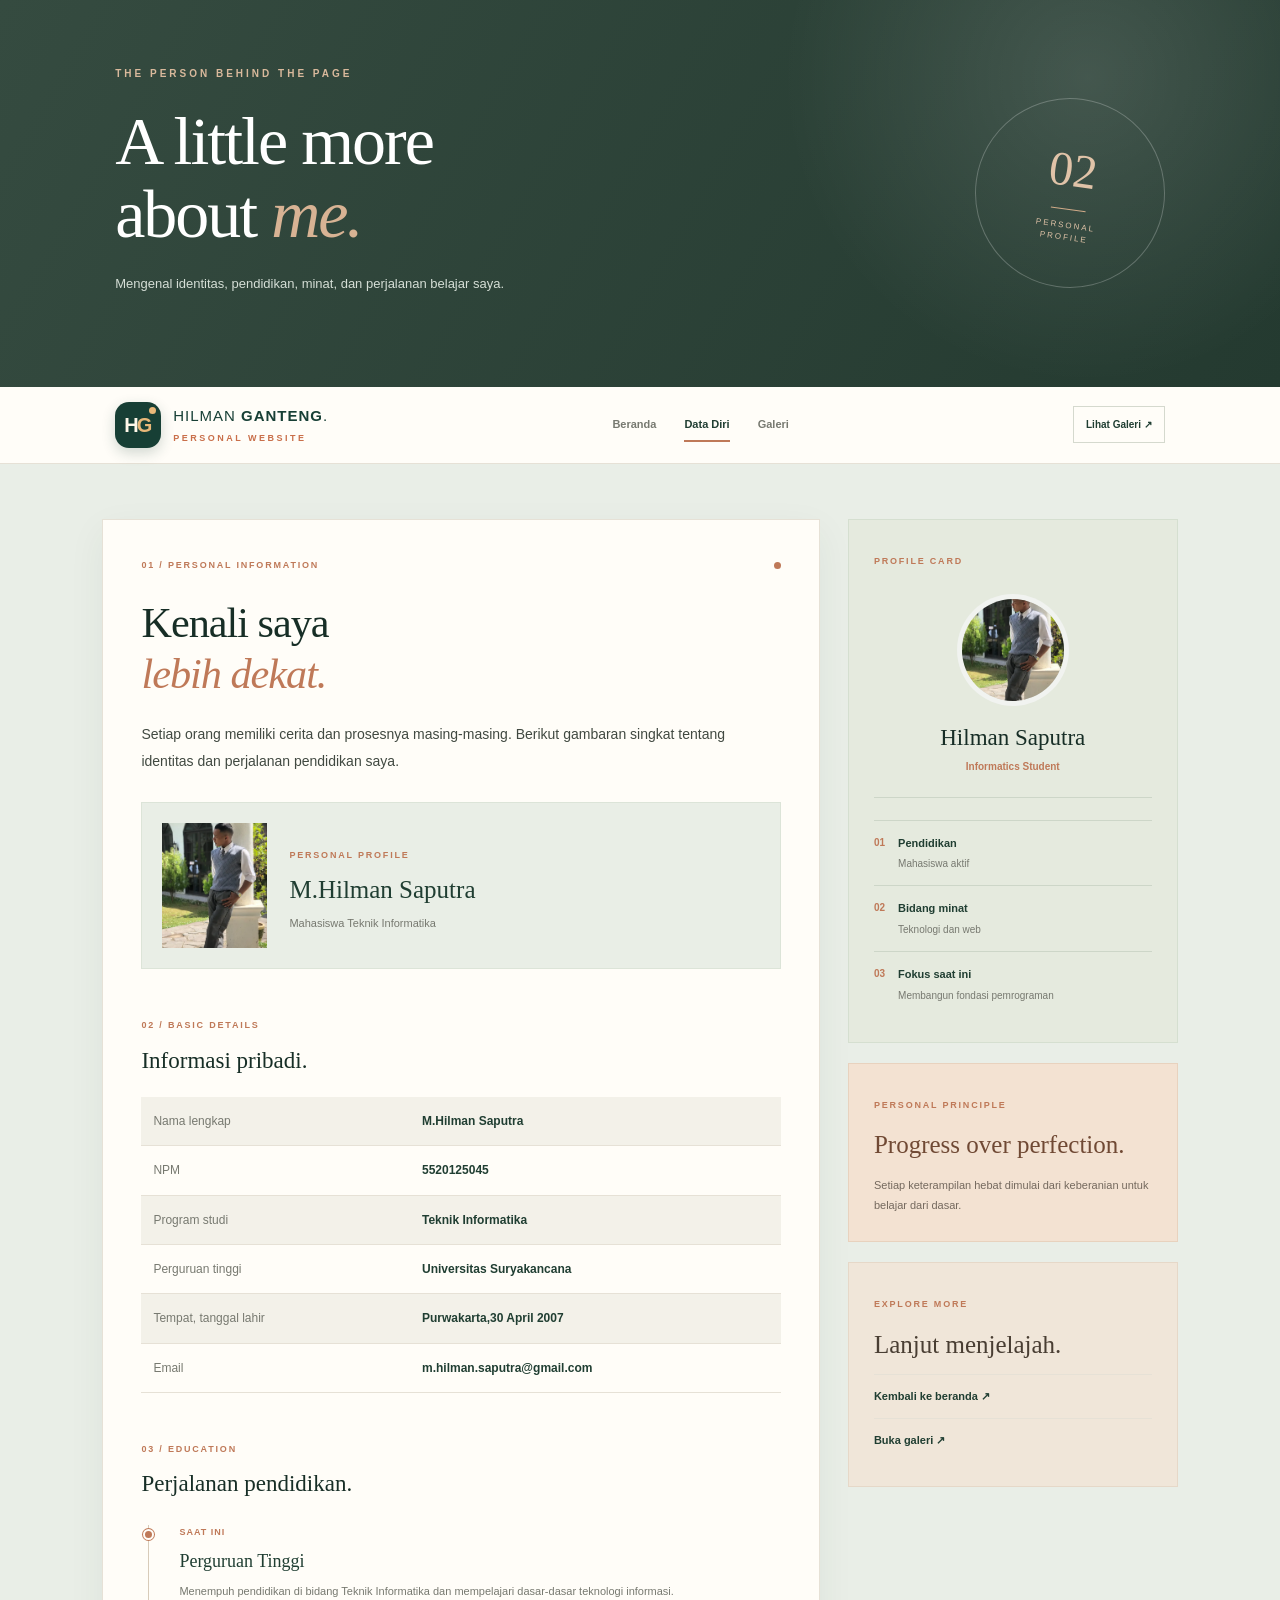
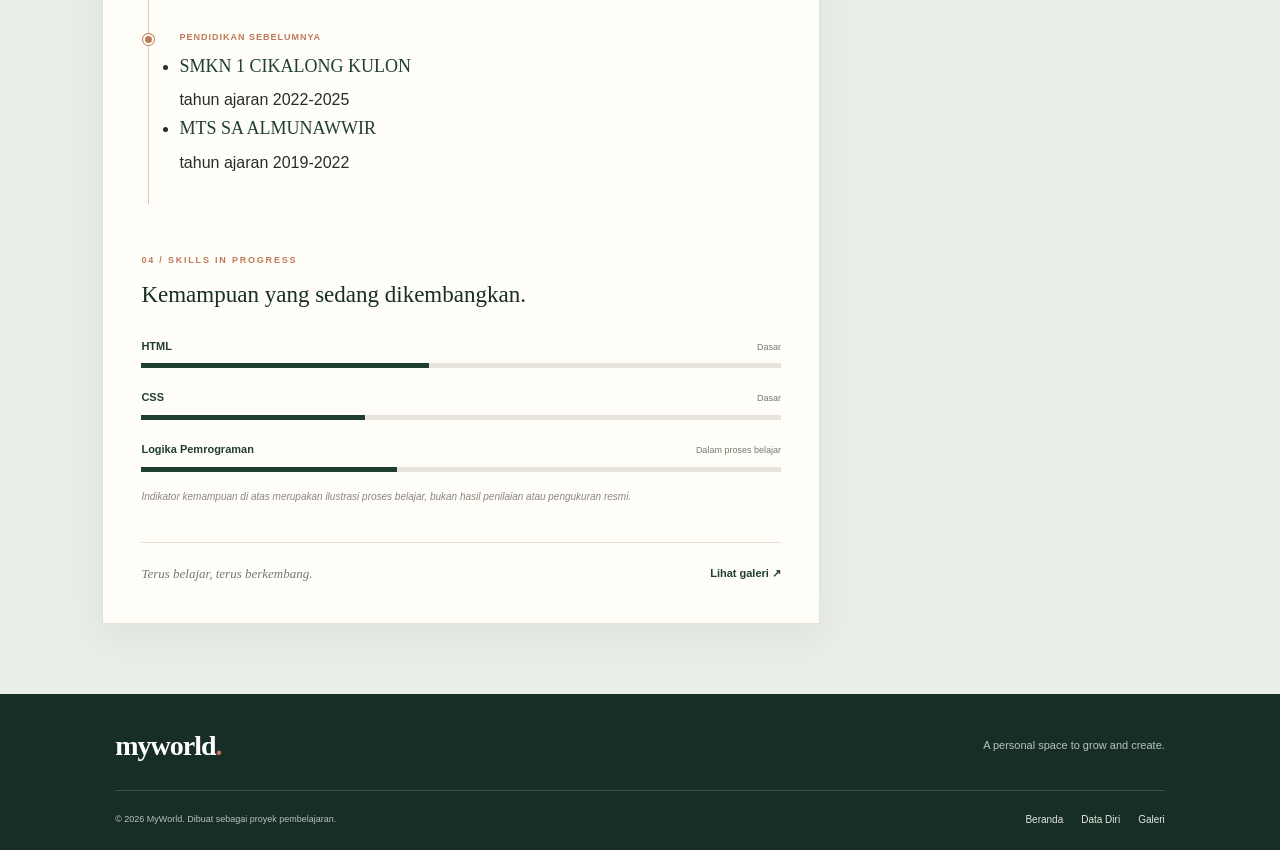
==== datadiri.html @ 841decf7 "tugas3pwd" ====
<!DOCTYPE html>
<html lang="id">
<head>
    <meta charset="UTF-8">
    <meta name="viewport" content="width=device-width, initial-scale=1.0">
    <meta name="description" content="Profil pribadi dan perjalanan pendidikan di MyWorld.">
    <title>Data Diri — MyWorld</title>
    <link rel="stylesheet" href="style.css">
</head>
<body class="profile-page">

    <!-- 1. HEADER -->
    <header class="site-header page-header">
        <div class="header-content">
            <p class="eyebrow">THE PERSON BEHIND THE PAGE</p>
            <h1>A little more<br>about <em>me.</em></h1>
            <p class="header-description">
                Mengenal identitas, pendidikan, minat, dan perjalanan belajar saya.
            </p>
        </div>

        <div class="header-mark" aria-hidden="true">
            <span>02</span>
            <div class="mark-line"></div>
            <small>PERSONAL<br>PROFILE</small>
        </div>
    </header>

    <!-- 2. NAVBAR -->
<nav class="navbar" aria-label="Navigasi utama">
    <a href="index.html" class="logo-brand" aria-label="Hilman Ganteng - Beranda">
        <span class="logo-icon">
            <span class="logo-initial">H</span>
            <span class="logo-initial logo-g">G</span>
            <span class="logo-dot"></span>
        </span>

        <span class="logo-text">
            <span class="logo-name">HILMAN <strong>GANTENG</strong><span class="logo-accent">.</span></span>
            <span class="logo-tagline">PERSONAL WEBSITE</span>
        </span>
    </a>

    <div class="nav-menu">
        <a href="index.html" class="nav-link">Beranda</a>
        <a href="datadiri.html" class="nav-link active" aria-current="page">Data Diri</a>
        <a href="galeri.html" class="nav-link">Galeri</a>
    </div>

    <a href="galeri.html" class="nav-cta">Lihat Galeri ↗</a>
</nav>

    <!-- 3. SECTION: ARTICLE + ASIDE -->
    <section class="content-layout" aria-label="Informasi data diri">

        <article class="article-card">
            <div class="section-heading">
                <span class="number-label">01 / PERSONAL INFORMATION</span>
                <span class="tiny-dot"></span>
            </div>

            <h2>Kenali saya<br><span>lebih dekat.</span></h2>

            <p class="lead">
                Setiap orang memiliki cerita dan prosesnya masing-masing.
                Berikut gambaran singkat tentang identitas dan perjalanan
                pendidikan saya.
            </p>

            <div class="profile-cover">
                <img src="hilman.png" alt="Foto profil Hilman Saputra">
                <div>
                    <span class="number-label">PERSONAL PROFILE</span>
                    <h3> M.Hilman Saputra</h3>
                    <p>Mahasiswa Teknik Informatika</p>
                </div>
            </div>

            <div class="subsection-heading">
                <span class="number-label">02 / BASIC DETAILS</span>
                <h3>Informasi pribadi.</h3>
            </div>

            <div class="table-wrapper">
                <table class="profile-table">
                    <tbody>
                        <tr>
                            <th scope="row">Nama lengkap</th>
                            <td>M.Hilman Saputra</td>
                        </tr>
                        <tr>
                            <th scope="row">NPM</th>
                            <td>5520125045</td>
                        </tr>
                        <tr>
                            <th scope="row">Program studi</th>
                            <td>Teknik Informatika</td>
                        </tr>
                        <tr>
                            <th scope="row">Perguruan tinggi</th>
                            <td>Universitas Suryakancana</td>
                        </tr>
                        <tr>
                            <th scope="row">Tempat, tanggal lahir</th>
                            <td>Purwakarta,30 April 2007</td>
                        </tr>
                        <tr>
                            <th scope="row">Email</th>
                            <td>m.hilman.saputra@gmail.com</td>
                        </tr>
                    </tbody>
                </table>
            </div>

            <div class="subsection-heading">
                <span class="number-label">03 / EDUCATION</span>
                <h3>Perjalanan pendidikan.</h3>
            </div>

            <div class="education-timeline">
                <div class="timeline-item">
                    <span class="timeline-dot"></span>
                    <p class="timeline-label">SAAT INI</p>
                    <h4>Perguruan Tinggi</h4>
                    <p>
                        Menempuh pendidikan di bidang Teknik Informatika
                        dan mempelajari dasar-dasar teknologi informasi.
                    </p>
                </div>

                <div class="timeline-item">
                    <span class="timeline-dot"></span>
                    <p class="timeline-label">PENDIDIKAN SEBELUMNYA</p>
                   <ul>
                    <li><h4>SMKN 1 CIKALONG KULON</h4>
                    <p>
                         tahun ajaran 2022-2025
        
                    </p>
                   </li>
                    <li> <h4>MTS SA ALMUNAWWIR</h4>
                    <p>
                        tahun ajaran 2019-2022
                        </p>
                    </li>
                   </ul> 
        
                    
                </div>
            </div>

            <div class="subsection-heading">
                <span class="number-label">04 / SKILLS IN PROGRESS</span>
                <h3>Kemampuan yang sedang dikembangkan.</h3>
            </div>

            <div class="skill-list">
                <div class="skill-item">
                    <div class="skill-heading">
                        <span>HTML</span>
                        <span>Dasar</span>
                    </div>
                    <div class="skill-track"><span class="skill-fill skill-html"></span></div>
                </div>

                <div class="skill-item">
                    <div class="skill-heading">
                        <span>CSS</span>
                        <span>Dasar</span>
                    </div>
                    <div class="skill-track"><span class="skill-fill skill-css"></span></div>
                </div>

                <div class="skill-item">
                    <div class="skill-heading">
                        <span>Logika Pemrograman</span>
                        <span>Dalam proses belajar</span>
                    </div>
                    <div class="skill-track"><span class="skill-fill skill-logic"></span></div>
                </div>
            </div>

            <p class="small-note">
                Indikator kemampuan di atas merupakan ilustrasi proses belajar,
                bukan hasil penilaian atau pengukuran resmi.
            </p>

            <div class="article-bottom">
                <p>Terus belajar, terus berkembang.</p>
                <a href="galeri.html" class="text-link">Lihat galeri ↗</a>
            </div>
        </article>

        <aside class="sidebar">
            <div class="profile-panel">
                <span class="number-label">PROFILE CARD</span>

                <img src="hilman.png" alt="Potret Hilman Saputra" class="profile-image">

                <h3>Hilman Saputra</h3>
                <p class="profile-role">Informatics Student</p>

                <div class="profile-divider"></div>

                <div class="mini-fact">
                    <span>01</span>
                    <div>
                        <strong>Pendidikan</strong>
                        <p>Mahasiswa aktif</p>
                    </div>
                </div>

                <div class="mini-fact">
                    <span>02</span>
                    <div>
                        <strong>Bidang minat</strong>
                        <p>Teknologi dan web</p>
                    </div>
                </div>

                <div class="mini-fact">
                    <span>03</span>
                    <div>
                        <strong>Fokus saat ini</strong>
                        <p>Membangun fondasi pemrograman</p>
                    </div>
                </div>
            </div>

            <div class="sidebar-panel accent-panel">
                <span class="number-label">PERSONAL PRINCIPLE</span>
                <h3>Progress over perfection.</h3>
                <p>
                    Setiap keterampilan hebat dimulai dari keberanian
                    untuk belajar dari dasar.
                </p>
            </div>

            <div class="sidebar-panel">
                <span class="number-label">EXPLORE MORE</span>
                <h3>Lanjut menjelajah.</h3>
                <a href="index.html" class="sidebar-link">Kembali ke beranda ↗</a>
                <a href="galeri.html" class="sidebar-link">Buka galeri ↗</a>
            </div>
        </aside>

    </section>

    <!-- 4. FOOTER -->
    <footer class="site-footer">
        <div class="footer-top">
            <a href="index.html" class="footer-logo">myworld<span>.</span></a>
            <p>A personal space to grow and create.</p>
        </div>

        <div class="footer-bottom">
            <p>&copy; 2026 MyWorld. Dibuat sebagai proyek pembelajaran.</p>
            <div class="footer-links">
                <a href="index.html">Beranda</a>
                <a href="datadiri.html">Data Diri</a>
                <a href="galeri.html">Galeri</a>
            </div>
        </div>
    </footer>

</body>
</html>
---- style.css ----
/* ========================================
   MYWORLD — PREMIUM EDITORIAL DESIGN
   HTML5 + CSS3 | TANPA JAVASCRIPT
======================================== */

/* 1. DESIGN TOKENS */

:root {
    --forest: #203e32;
    --forest-deep: #172e26;
    --cream: #f5f1e8;
    --paper: #fffdf8;
    --sage: #dce4d8;
    --terracotta: #bf7958;
    --charcoal: #292d29;
    --muted: #777970;
    --line: #e6e1d6;
    --white: #ffffff;

    --font-display: Georgia, "Times New Roman", serif;
    --font-body: Arial, Helvetica, sans-serif;

    --radius: 4px;
    --shadow: 0 12px 36px rgba(32, 62, 50, 0.06);
}

/* 2. RESET */

* {
    margin: 0;
    padding: 0;
    box-sizing: border-box;
}

html {
    scroll-behavior: smooth;
    scroll-padding-top: 25px;
}

body {
    font-family: var(--font-body);
    color: var(--charcoal);
    line-height: 1.7;
    min-width: 320px;
}

img {
    display: block;
    max-width: 100%;
}

a {
    color: inherit;
    text-decoration: none;
}

button,
a {
    -webkit-tap-highlight-color: transparent;
}

a:focus-visible {
    outline: 3px solid var(--terracotta);
    outline-offset: 4px;
}

::selection {
    color: var(--white);
    background: var(--forest);
}

/* ========================================
   3. BACKGROUND SETIAP HALAMAN
======================================== */

.home-page {
    background: #f1ede4;
}

.profile-page {
    background: #e9eee7;
}

.gallery-page {
    background: #eee8df;
}

/* ========================================
   4. HEADER
======================================== */

.site-header {
    min-height: 330px;
    padding: 65px 9%;
    position: relative;
    overflow: hidden;

    display: flex;
    align-items: center;
    justify-content: space-between;
    gap: 35px;

    color: var(--white);
    background-color: var(--forest);
    background-image:
        radial-gradient(
            circle at 80% 15%,
            rgba(211, 191, 155, 0.13),
            transparent 30%
        ),
        linear-gradient(
            125deg,
            #203e32 0%,
            #294b3b 55%,
            #172e26 100%
        );
}

.header-content {
    position: relative;
    z-index: 1;
    max-width: 650px;
}

.eyebrow {
    color: #d9b99c;
    font-size: 10px;
    font-weight: bold;
    letter-spacing: 3px;
    margin-bottom: 23px;
}

.site-header h1 {
    font-family: var(--font-display);
    font-size: clamp(40px, 6vw, 68px);
    font-weight: normal;
    line-height: 1.08;
    letter-spacing: -2px;
    margin-bottom: 20px;
}

.site-header h1 em {
    color: #d8b394;
    font-weight: normal;
}

.header-description {
    max-width: 440px;
    color: #d5ded6;
    font-size: 13px;
    line-height: 1.9;
    margin-bottom: 25px;
}

.header-mark {
    width: 190px;
    min-width: 140px;
    height: 190px;
    border: 1px solid rgba(255, 255, 255, 0.24);
    border-radius: 50%;

    display: flex;
    flex-direction: column;
    align-items: center;
    justify-content: center;

    color: #e0c3a8;
    transform: rotate(8deg);
}

.header-mark > span {
    font-family: var(--font-display);
    font-size: 48px;
    line-height: 1.2;
}

.mark-line {
    width: 35px;
    height: 1px;
    margin: 10px 0;
    background: #d0aa88;
}

.header-mark small {
    font-size: 8px;
    line-height: 1.6;
    letter-spacing: 2px;
    text-align: center;
}

/* Variasi header halaman */

.profile-page .site-header {
    background-color: #354b40;
    background-image:
        radial-gradient(
            circle at 85% 20%,
            rgba(255, 255, 255, 0.13),
            transparent 27%
        ),
        linear-gradient(120deg, #354b40, #243a30);
}

.gallery-page .site-header {
    background-color: #55483d;
    background-image:
        radial-gradient(
            circle at 80% 10%,
            rgba(224, 188, 151, 0.2),
            transparent 32%
        ),
        linear-gradient(120deg, #55483d, #302b26);
}

/* ========================================
   5. BUTTONS
======================================== */

.button {
    display: inline-flex;
    justify-content: center;
    align-items: center;
    gap: 15px;

    padding: 12px 18px;
    border: 1px solid transparent;
    border-radius: var(--radius);

    font-size: 11px;
    font-weight: bold;
    transition:
        background-color 0.25s ease,
        color 0.25s ease,
        transform 0.25s ease;
}

.button:hover {
    transform: translateY(-2px);
}

.button-light {
    color: var(--forest-deep);
    background: var(--cream);
}

.button-light:hover {
    background: #e1d4c1;
}

.button-dark {
    color: var(--white);
    background: var(--forest);
}

.button-dark:hover {
    background: var(--terracotta);
}

.full-button {
    display: flex;
    width: 100%;
}

/* ========================================
   6. NAVBAR — FLEXBOX
======================================== */

.navbar {
    position: relative;
    z-index: 5;

    min-height: 76px;
    padding: 15px 9%;

    display: flex;
    align-items: center;
    justify-content: space-between;
    gap: 25px;

    background: var(--paper);
    border-bottom: 1px solid var(--line);
}

.logo,
.footer-logo {
    font-family: var(--font-display);
    font-size: 28px;
    font-weight: bold;
    line-height: 1.2;
    letter-spacing: -1px;
    color: var(--forest);
    white-space: nowrap;
}

.logo span,
.footer-logo span {
    color: var(--terracotta);
}

.nav-menu {
    display: flex;
    align-items: center;
    justify-content: center;
    gap: 28px;
}

.nav-link {
    position: relative;
    color: var(--muted);
    font-size: 11px;
    font-weight: bold;
    transition: color 0.2s ease;
}

.nav-link::after {
    content: "";
    position: absolute;
    left: 0;
    right: 100%;
    bottom: -8px;
    height: 2px;
    background: var(--terracotta);
    transition: right 0.25s ease;
}

.nav-link:hover,
.nav-link.active {
    color: var(--forest);
}

.nav-link:hover::after,
.nav-link.active::after {
    right: 0;
}

.nav-cta {
    padding: 9px 12px;
    border: 1px solid #d5d9ce;
    color: var(--forest);
    font-size: 10px;
    font-weight: bold;
    white-space: nowrap;
    transition:
        background-color 0.2s ease,
        color 0.2s ease;
}

.nav-cta:hover {
    background: var(--forest);
    color: var(--white);
}

/* ========================================
   7. SECTION — GRID DUA KOLOM
======================================== */

.content-layout {
    width: min(1100px, 84%);
    margin: 55px auto 70px;

    display: grid;
    grid-template-columns: minmax(0, 1.85fr) minmax(245px, 0.85fr);
    align-items: start;
    gap: 28px;
}

/* ARTICLE */

.article-card {
    min-width: 0;
    padding: 38px;
    background: var(--paper);
    border: 1px solid var(--line);
    box-shadow: var(--shadow);
}

.section-heading {
    display: flex;
    align-items: center;
    justify-content: space-between;
    gap: 15px;
    margin-bottom: 25px;
}

.number-label {
    color: var(--terracotta);
    font-size: 9px;
    font-weight: bold;
    letter-spacing: 1.8px;
    line-height: 1.7;
}

.tiny-dot {
    width: 7px;
    height: 7px;
    flex-shrink: 0;
    border-radius: 50%;
    background: var(--terracotta);
}

.article-card h2 {
    color: var(--forest-deep);
    font-family: var(--font-display);
    font-size: clamp(29px, 3.3vw, 43px);
    font-weight: normal;
    line-height: 1.2;
    letter-spacing: -1px;
    margin-bottom: 22px;
}

.article-card h2 span {
    color: var(--terracotta);
    font-style: italic;
}

.article-card > p {
    color: #696b63;
    font-size: 12px;
    line-height: 2;
    margin-bottom: 18px;
}

.article-card > p.lead {
    color: #414941;
    font-size: 14px;
    line-height: 1.9;
}

.subsection-heading {
    margin-top: 40px;
    margin-bottom: 20px;
}

.subsection-heading h3 {
    color: var(--forest-deep);
    font-family: var(--font-display);
    font-size: 23px;
    font-weight: normal;
    line-height: 1.4;
    margin-top: 8px;
}

/* ========================================
   8. FEATURED IMAGE
======================================== */

.featured-image {
    margin: 28px 0 35px;
    padding: 8px;
    background: #e8e0d2;
}

.featured-image img {
    width: 100%;
    height: 310px;
    object-fit: cover;
    object-position: center 35%;
    background: #d6d2c7;
}

.featured-image figcaption {
    display: flex;
    align-items: center;
    justify-content: space-between;
    gap: 10px;
    padding: 12px 7px 5px;

    color: #696b63;
    font-size: 8px;
    font-weight: bold;
    letter-spacing: 1.2px;
}

/* ========================================
   9. INTEREST CARDS
======================================== */

.interest-grid {
    display: grid;
    grid-template-columns: repeat(3, minmax(0, 1fr));
    gap: 12px;
}

.interest-card {
    min-width: 0;
    padding: 18px 14px;
    background: #e9eee6;
    border: 1px solid #dce3d8;

    transition:
        transform 0.25s ease,
        box-shadow 0.25s ease;
}

.interest-card:hover {
    transform: translateY(-4px);
    box-shadow: 0 8px 20px rgba(32, 62, 50, 0.08);
}

.interest-number {
    display: block;
    color: var(--terracotta);
    font-size: 10px;
    font-weight: bold;
    margin-bottom: 20px;
}

.interest-card h4 {
    color: var(--forest);
    font-family: var(--font-display);
    font-size: 16px;
    font-weight: normal;
    margin-bottom: 8px;
}

.interest-card p {
    color: var(--muted);
    font-size: 10px;
    line-height: 1.8;
}

/* ========================================
   10. ARTICLE BOTTOM
======================================== */

.article-bottom {
    margin-top: 35px;
    padding-top: 20px;
    border-top: 1px solid var(--line);

    display: flex;
    align-items: center;
    justify-content: space-between;
    flex-wrap: wrap;
    gap: 12px;
}

.article-bottom p {
    color: var(--muted);
    font-family: var(--font-display);
    font-size: 13px;
    font-style: italic;
}

.text-link {
    color: var(--forest);
    font-size: 11px;
    font-weight: bold;
}

.text-link:hover {
    color: var(--terracotta);
}

/* ========================================
   11. ASIDE / SIDEBAR
======================================== */

.sidebar {
    display: grid;
    gap: 20px;
    min-width: 0;
}

.profile-panel {
    padding: 25px;
    background: #e5eade;
    border: 1px solid #d5dfd0;
}

.profile-image {
    width: 112px;
    height: 112px;
    margin: 22px auto 16px;

    object-fit: cover;
    object-position: center;

    border-radius: 50%;
    border: 5px solid rgba(255, 255, 255, 0.7);
    background: #d2d7ce;
}

.profile-panel h3 {
    color: var(--forest-deep);
    font-family: var(--font-display);
    font-size: 23px;
    font-weight: normal;
    line-height: 1.35;
    text-align: center;
}

.profile-role {
    color: var(--terracotta);
    font-size: 10px;
    font-weight: bold;
    text-align: center;
    margin-top: 5px;
}

.profile-divider {
    width: 100%;
    height: 1px;
    margin: 22px 0;
    background: #cdd6c8;
}

.sidebar-description {
    color: #62695f;
    font-size: 11px;
    line-height: 1.9;
    text-align: center;
    margin-bottom: 20px;
}

.sidebar-panel {
    padding: 25px;
    background: #f0e6d9;
    border: 1px solid #e6d8c8;
}

.sidebar-panel h3 {
    color: #493e33;
    font-family: var(--font-display);
    font-size: 25px;
    font-weight: normal;
    line-height: 1.3;
    margin: 13px 0;
}

.sidebar-panel > p {
    color: #74695e;
    font-size: 11px;
    line-height: 1.9;
}

.learning-list {
    list-style: none;
    margin-top: 18px;
}

.learning-list li {
    display: flex;
    align-items: center;
    gap: 12px;
    padding: 11px 0;

    border-top: 1px solid rgba(89, 77, 63, 0.14);
    color: #625a50;
    font-size: 10px;
}

.learning-list li span {
    color: var(--terracotta);
    font-size: 9px;
    font-weight: bold;
}

.quote-panel {
    padding: 24px;
    color: var(--white);
    background: var(--forest);
}

.quote-symbol {
    display: block;
    color: #d7b18f;
    font-family: var(--font-display);
    font-size: 52px;
    line-height: 1;
}

.quote-panel blockquote {
    font-family: var(--font-display);
    font-size: 20px;
    line-height: 1.5;
    margin: 5px 0 20px;
}

.quote-panel > p {
    color: #d3b396;
    font-size: 8px;
    font-weight: bold;
    letter-spacing: 1.5px;
}

/* ========================================
   12. DATA DIRI
======================================== */

.profile-cover {
    display: flex;
    align-items: center;
    gap: 22px;
    padding: 20px;
    background: #e9eee6;
    border: 1px solid #dce4d8;
    margin: 28px 0;
}

.profile-cover img {
    width: 105px;
    height: 125px;
    object-fit: cover;
    background: #d5d9ce;
}

.profile-cover h3 {
    color: var(--forest);
    font-family: var(--font-display);
    font-size: 25px;
    font-weight: normal;
    line-height: 1.3;
    margin: 8px 0;
}

.profile-cover p {
    color: var(--muted);
    font-size: 11px;
}

.table-wrapper {
    width: 100%;
    overflow-x: auto;
}

.profile-table {
    width: 100%;
    border-collapse: collapse;
    font-size: 12px;
}

.profile-table tr:nth-child(odd) {
    background: #f3f1e9;
}

.profile-table th,
.profile-table td {
    padding: 14px 12px;
    border-bottom: 1px solid var(--line);
    text-align: left;
    vertical-align: top;
    overflow-wrap: anywhere;
}

.profile-table th {
    width: 42%;
    color: #777970;
    font-weight: normal;
}

.profile-table td {
    color: var(--forest);
    font-weight: bold;
}

.education-timeline {
    margin-top: 25px;
    margin-left: 7px;
    padding-left: 25px;
    border-left: 1px solid #d8cbb9;
}

.timeline-item {
    position: relative;
    padding: 0 0 28px 5px;
}

.timeline-dot {
    position: absolute;
    top: 4px;
    left: -31px;

    width: 11px;
    height: 11px;
    border: 2px solid var(--paper);
    border-radius: 50%;
    background: var(--terracotta);
    box-shadow: 0 0 0 1px var(--terracotta);
}

.timeline-label {
    color: var(--terracotta);
    font-size: 9px;
    font-weight: bold;
    letter-spacing: 1px;
    margin-bottom: 5px;
}

.timeline-item h4 {
    color: var(--forest);
    font-family: var(--font-display);
    font-size: 18px;
    font-weight: normal;
    margin-bottom: 5px;
}

.timeline-item > p:last-child {
    color: var(--muted);
    font-size: 11px;
    line-height: 1.9;
}

.skill-list {
    display: grid;
    gap: 20px;
    margin-top: 25px;
}

.skill-heading {
    display: flex;
    justify-content: space-between;
    align-items: baseline;
    gap: 12px;
    margin-bottom: 8px;
}

.skill-heading span:first-child {
    color: var(--forest);
    font-size: 11px;
    font-weight: bold;
}

.skill-heading span:last-child {
    color: var(--muted);
    font-size: 9px;
}

.skill-track {
    width: 100%;
    height: 5px;
    background: #e8e4db;
}

.skill-fill {
    display: block;
    height: 100%;
    background: var(--forest);
}

.skill-html {
    width: 45%;
}

.skill-css {
    width: 35%;
}

.skill-logic {
    width: 40%;
}

.small-note {
    color: #89877e !important;
    font-size: 10px !important;
    font-style: italic;
    margin-top: 15px;
}

.mini-fact {
    display: flex;
    gap: 13px;
    padding: 13px 0;
    border-top: 1px solid #cdd6c8;
}

.mini-fact > span {
    color: var(--terracotta);
    font-size: 10px;
    font-weight: bold;
}

.mini-fact strong {
    display: block;
    color: var(--forest);
    font-size: 11px;
}

.mini-fact p {
    color: var(--muted);
    font-size: 10px;
    line-height: 1.7;
    margin-top: 3px;
}

.accent-panel {
    background: #f3e2d2;
    border-color: #e8d2be;
}

.accent-panel h3 {
    color: #704934;
}

.sidebar-link {
    display: block;
    padding: 12px 0;
    border-top: 1px solid var(--line);
    color: var(--forest);
    font-size: 11px;
    font-weight: bold;
}

.sidebar-link:hover {
    color: var(--terracotta);
}

/* ========================================
   13. GALERI
======================================== */

.gallery-heading {
    display: flex;
    align-items: end;
    justify-content: space-between;
    gap: 15px;
    margin: 35px 0 20px;
}

.gallery-heading h3 {
    color: var(--forest);
    font-family: var(--font-display);
    font-size: 25px;
    font-weight: normal;
    margin-top: 5px;
}

.collection-count {
    color: var(--muted);
    font-size: 8px;
    letter-spacing: 1px;
    white-space: nowrap;
}

.gallery-grid {
    display: grid;
    grid-template-columns: repeat(2, minmax(0, 1fr));
    gap: 13px;
}

.gallery-item {
    position: relative;
    min-width: 0;
    overflow: hidden;
    background: #ddd5c8;
    isolation: isolate;
}

.gallery-item::after {
    content: "";
    position: absolute;
    inset: 35% 0 0;
    z-index: 0;

    background: linear-gradient(
        to bottom,
        transparent,
        rgba(21, 28, 22, 0.82)
    );

    pointer-events: none;
}

.gallery-item img {
    width: 100%;
    height: 205px;
    object-fit: cover;

    transition:
        transform 0.5s ease,
        filter 0.5s ease;
}

.gallery-item:hover img {
    transform: scale(1.06);
    filter: saturate(0.85);
}

.gallery-large {
    grid-column: span 2;
}

.gallery-large img {
    height: 290px;
}

.gallery-wide {
    grid-column: span 2;
}

.gallery-wide img {
    height: 230px;
}

.gallery-caption {
    position: absolute;
    right: 0;
    bottom: 0;
    left: 0;
    z-index: 1;

    display: flex;
    justify-content: space-between;
    align-items: center;
    gap: 10px;

    padding: 16px;
    color: var(--white);
    font-size: 9px;
    font-weight: bold;
    letter-spacing: 1px;
}

.gallery-arrow {
    font-size: 17px;
    font-weight: normal;
    transition: transform 0.2s ease;
}

.gallery-item:hover .gallery-arrow {
    transform: translate(3px, -3px);
}

/* LIGHTBOX CSS TANPA JAVASCRIPT */

.lightbox {
    position: fixed;
    inset: 0;
    z-index: 1000;

    display: none;
    flex-direction: column;
    align-items: center;
    justify-content: center;
    gap: 15px;

    padding: 55px 20px 30px;
    background: rgba(18, 28, 22, 0.96);
}

.lightbox:target {
    display: flex;
}

.lightbox img {
    max-width: min(100%, 1000px);
    max-height: 78vh;
    object-fit: contain;
}

.lightbox > p {
    color: #e4c4a5;
    font-size: 10px;
    letter-spacing: 2px;
}

.lightbox-close {
    position: absolute;
    top: 18px;
    right: 25px;

    color: var(--white);
    font-family: Arial, sans-serif;
    font-size: 38px;
    line-height: 1;
}

.lightbox-close:hover {
    color: #e4c4a5;
}

/* ========================================
   14. FOOTER
======================================== */

.site-footer {
    padding: 35px 9% 22px;
    color: #e5e8df;
    background: var(--forest-deep);
}

.footer-top {
    display: flex;
    align-items: center;
    justify-content: space-between;
    gap: 20px;
    padding-bottom: 28px;
}

.footer-logo {
    color: var(--white);
}

.footer-top > p {
    color: #b8c4b9;
    font-size: 11px;
}

.footer-bottom {
    display: flex;
    align-items: center;
    justify-content: space-between;
    gap: 20px;
    flex-wrap: wrap;

    padding-top: 20px;
    border-top: 1px solid rgba(255, 255, 255, 0.15);
}

.footer-bottom > p {
    color: #b8c4b9;
    font-size: 9px;
}

.footer-links {
    display: flex;
    align-items: center;
    gap: 18px;
    flex-wrap: wrap;
}

.footer-links a {
    color: #e5e8df;
    font-size: 10px;
    transition: color 0.2s ease;
}

.footer-links a:hover {
    color: #e4b994;
}

/* ========================================
   15. RESPONSIVE — TABLET
======================================== */

@media (max-width: 1000px) {
    .navbar {
        padding-right: 5%;
        padding-left: 5%;
        gap: 18px;
    }

    .nav-menu {
        gap: 18px;
    }

    .content-layout {
        width: 90%;
        grid-template-columns: minmax(0, 1.6fr) minmax(220px, 0.8fr);
        gap: 20px;
    }

    .article-card {
        padding: 28px;
    }

    .profile-panel,
    .sidebar-panel,
    .quote-panel {
        padding: 20px;
    }

    .interest-grid {
        grid-template-columns: 1fr;
    }

    .interest-card {
        padding: 15px;
    }

    .interest-number {
        margin-bottom: 8px;
    }
}

/* ========================================
   16. RESPONSIVE — MOBILE
======================================== */

@media (max-width: 700px) {
    .site-header {
        min-height: auto;
        padding: 45px 6%;
    }

    .site-header h1 {
        font-size: clamp(38px, 10vw, 55px);
    }

    .header-mark {
        width: 110px;
        min-width: 110px;
        height: 110px;
    }

    .header-mark > span {
        font-size: 30px;
    }

    .header-mark small {
        font-size: 6px;
    }

    .navbar {
        min-height: auto;
        padding: 18px 5%;

        flex-wrap: wrap;
        justify-content: space-between;
        gap: 16px;
    }

    .logo {
        font-size: 26px;
    }

    .nav-cta {
        display: none;
    }

    .nav-menu {
        width: 100%;
        order: 2;
        justify-content: space-between;
        gap: 12px;

        padding-top: 13px;
        border-top: 1px solid var(--line);
    }

    .nav-link {
        font-size: 11px;
    }

    .content-layout {
        width: 92%;
        margin: 28px auto 45px;
        grid-template-columns: minmax(0, 1fr);
        gap: 22px;
    }

    .article-card {
        padding: 24px;
    }

    .article-card h2 {
        font-size: clamp(30px, 8vw, 40px);
    }

    .featured-image img {
        height: 250px;
    }

    .interest-grid {
        grid-template-columns: repeat(3, minmax(0, 1fr));
        gap: 8px;
    }

    .interest-card {
        padding: 12px 10px;
    }

    .interest-card h4 {
        font-size: 14px;
    }

    .interest-card p {
        font-size: 10px;
    }

    .sidebar {
        grid-template-columns: repeat(2, minmax(0, 1fr));
        align-items: stretch;
    }

    .profile-panel {
        grid-row: span 2;
    }

    .quote-panel blockquote {
        font-size: 17px;
    }

    .gallery-item img {
        height: 170px;
    }

    .gallery-large img {
        height: 240px;
    }

    .gallery-wide img {
        height: 200px;
    }

    .site-footer {
        padding: 28px 6% 20px;
    }
}

/* ========================================
   17. RESPONSIVE — SMALL PHONE
======================================== */

@media (max-width: 430px) {
    .site-header {
        padding: 38px 6%;
        gap: 12px;
    }

    .header-mark {
        width: 75px;
        min-width: 75px;
        height: 75px;
    }

    .header-mark > span {
        font-size: 23px;
    }

    .header-mark .mark-line {
        width: 22px;
        margin: 5px 0;
    }

    .header-mark small {
        font-size: 5px;
        letter-spacing: 1px;
    }

    .eyebrow {
        font-size: 8px;
        letter-spacing: 1.5px;
    }

    .header-description {
        font-size: 12px;
    }

    .content-layout {
        width: 94%;
    }

    .article-card {
        padding: 19px;
    }

    .interest-grid {
        grid-template-columns: 1fr;
    }

    .interest-card {
        padding: 14px;
    }

    .interest-card h4 {
        font-size: 16px;
    }

    .interest-card p {
        font-size: 11px;
    }

    .sidebar {
        grid-template-columns: 1fr;
    }

    .profile-panel {
        grid-row: auto;
    }

    .profile-cover {
        align-items: flex-start;
        gap: 14px;
        padding: 14px;
    }

    .profile-cover img {
        width: 82px;
        height: 105px;
        flex-shrink: 0;
    }

    .profile-cover h3 {
        font-size: 20px;
    }

    .profile-table {
        font-size: 11px;
    }

    .profile-table th,
    .profile-table td {
        padding: 12px 8px;
    }

    .gallery-grid {
        gap: 8px;
    }

    .gallery-item img {
        height: 145px;
    }

    .gallery-large img {
        height: 210px;
    }

    .gallery-wide img {
        height: 170px;
    }

    .gallery-caption {
        padding: 10px;
        font-size: 8px;
    }

    .gallery-heading {
        align-items: flex-start;
        flex-direction: column;
        gap: 5px;
    }

    .footer-top {
        align-items: flex-start;
        flex-direction: column;
        gap: 8px;
    }

    .footer-bottom {
        align-items: flex-start;
        flex-direction: column;
        gap: 15px;
    }
}

/* ========================================
   18. REDUCE MOTION
======================================== */

@media (prefers-reduced-motion: reduce) {
    *,
    *::before,
    *::after {
        scroll-behavior: auto !important;
        animation-duration: 0.01ms !important;
        animation-iteration-count: 1 !important;
        transition-duration: 0.01ms !important;
    }
}
/* LOGO INTERAKTIF */
.logo-brand {
    display: inline-flex;
    align-items: center;
    gap: 12px;
    text-decoration: none;
    color: var(--dark, #173f35);
    transition: transform 0.3s ease;
}

.logo-brand:hover {
    transform: translateY(-3px);
}

.logo-icon {
    position: relative;
    display: flex;
    align-items: center;
    justify-content: center;
    width: 46px;
    height: 46px;
    flex-shrink: 0;
    border-radius: 14px;
    background: #173f35;
    color: #fff8e9;
    font-size: 20px;
    font-weight: 800;
    box-shadow: 0 5px 14px rgba(23, 63, 53, 0.2);
    transition: all 0.4s ease;
}

.logo-brand:hover .logo-icon {
    border-radius: 50%;
    transform: rotate(-8deg) scale(1.08);
    background: #c96f4a;
}

.logo-initial {
    position: relative;
    z-index: 1;
}

.logo-g {
    margin-left: -2px;
    color: #e9b879;
}

.logo-dot {
    position: absolute;
    top: 5px;
    right: 5px;
    width: 7px;
    height: 7px;
    border-radius: 50%;
    background: #e9b879;
    transition: all 0.3s ease;
}

.logo-brand:hover .logo-dot {
    transform: scale(1.5);
    background: white;
}

.logo-text {
    display: flex;
    flex-direction: column;
    gap: 3px;
}

.logo-name {
    font-size: 15px;
    font-weight: 500;
    letter-spacing: 1px;
    transition: letter-spacing 0.3s ease;
}

.logo-name strong {
    font-weight: 900;
}

.logo-brand:hover .logo-name {
    letter-spacing: 1.5px;
}

.logo-tagline {
    font-size: 9px;
    font-weight: 700;
    letter-spacing: 2.5px;
    color: #c96f4a;
}

.logo-brand:focus-visible {
    outline: 3px solid #c96f4a;
    outline-offset: 5px;
    border-radius: 8px;
}

@media (max-width: 480px) {
    .logo-icon {
        width: 38px;
        height: 38px;
        font-size: 17px;
    }

    .logo-name {
        font-size: 12px;
    }

    .logo-tagline {
        font-size: 8px;
        letter-spacing: 1.5px;
    }
}
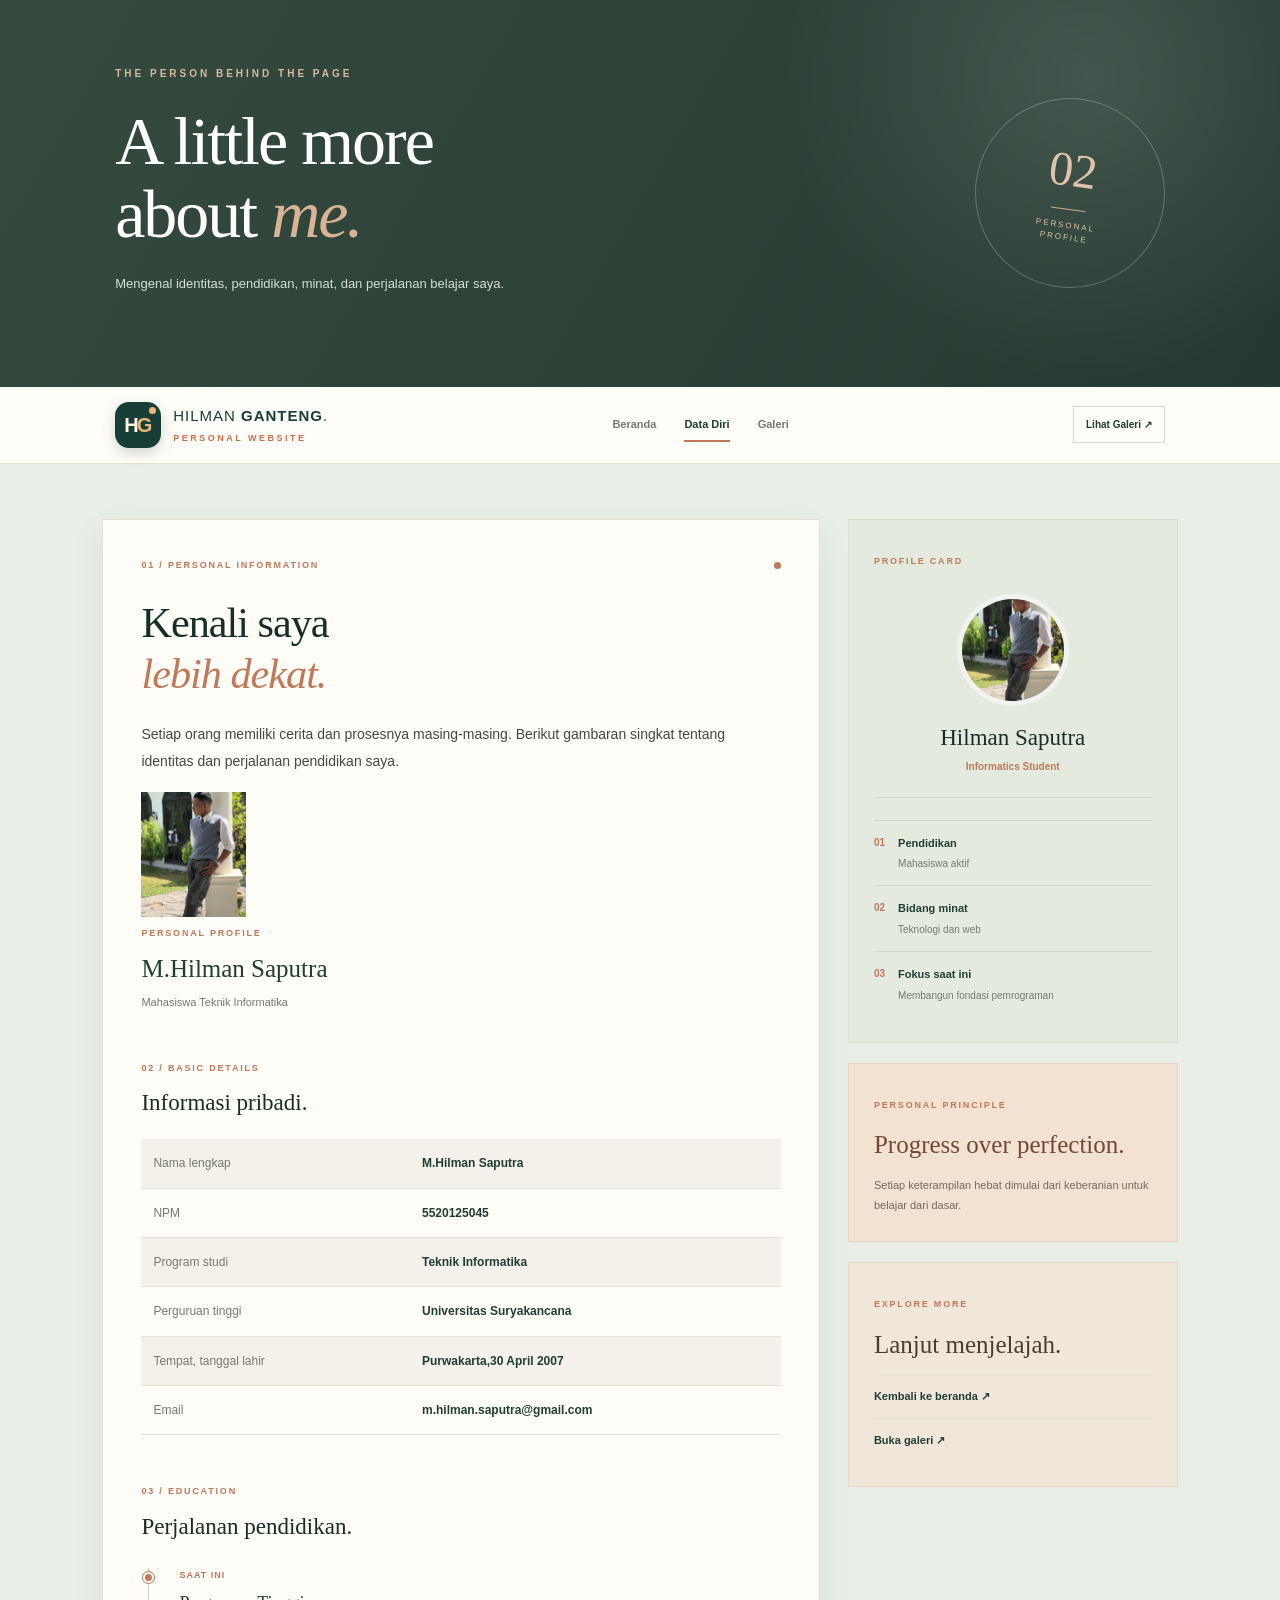
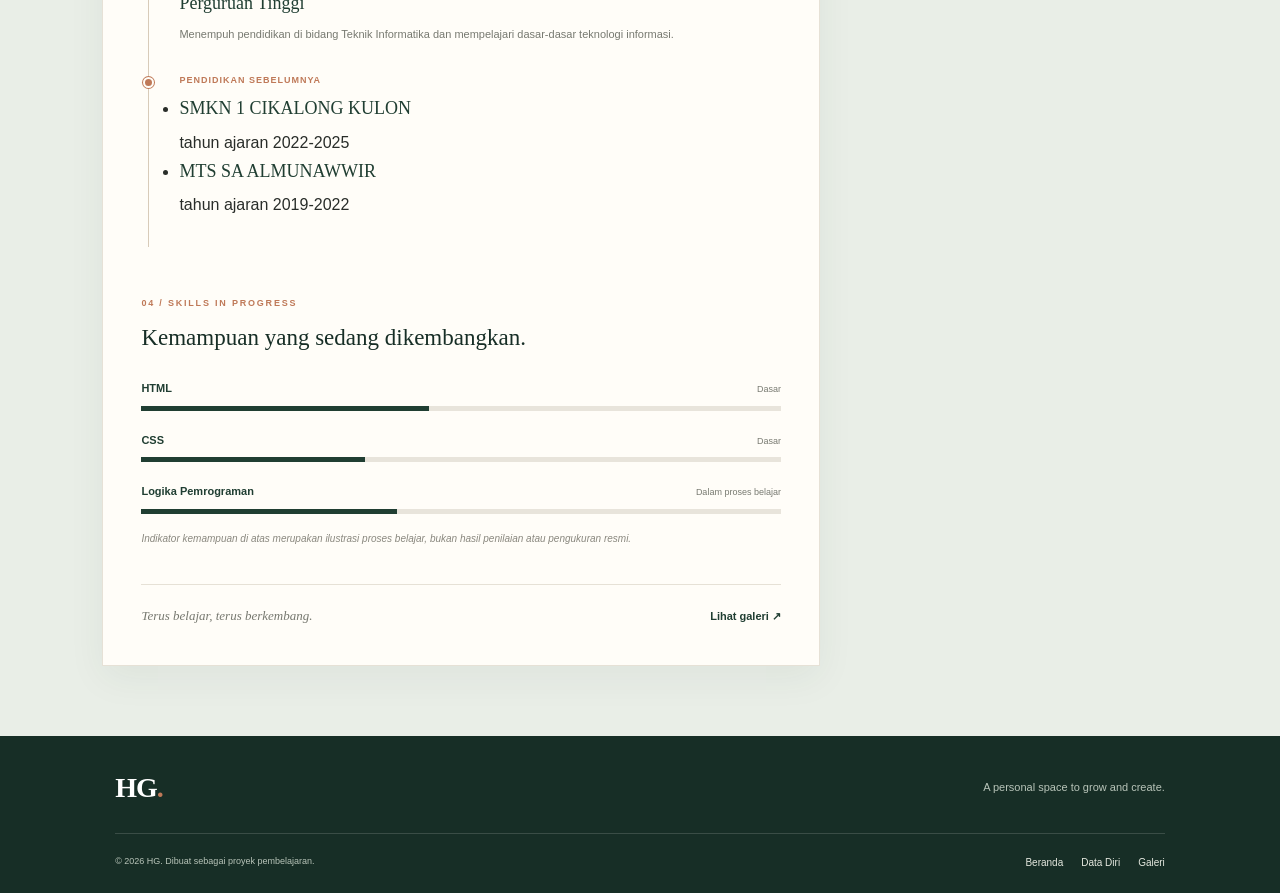
==== commit d3a5b607: "tugaske3web" ====
--- a/datadiri.html
+++ b/datadiri.html
@@ -9,7 +9,7 @@
 </head>
 <body class="profile-page">
 
-    <!-- 1. HEADER -->
+    
     <header class="site-header page-header">
         <div class="header-content">
             <p class="eyebrow">THE PERSON BEHIND THE PAGE</p>
@@ -26,7 +26,6 @@
         </div>
     </header>
 
-    <!-- 2. NAVBAR -->
 <nav class="navbar" aria-label="Navigasi utama">
     <a href="index.html" class="logo-brand" aria-label="Hilman Ganteng - Beranda">
         <span class="logo-icon">
@@ -50,7 +49,7 @@
     <a href="galeri.html" class="nav-cta">Lihat Galeri ↗</a>
 </nav>
 
-    <!-- 3. SECTION: ARTICLE + ASIDE -->
+    
     <section class="content-layout" aria-label="Informasi data diri">
 
         <article class="article-card">
@@ -246,15 +245,14 @@
 
     </section>
 
-    <!-- 4. FOOTER -->
     <footer class="site-footer">
         <div class="footer-top">
-            <a href="index.html" class="footer-logo">myworld<span>.</span></a>
+            <a href="index.html" class="footer-logo">HG<span>.</span></a>
             <p>A personal space to grow and create.</p>
         </div>
 
         <div class="footer-bottom">
-            <p>&copy; 2026 MyWorld. Dibuat sebagai proyek pembelajaran.</p>
+            <p>&copy; 2026 HG. Dibuat sebagai proyek pembelajaran.</p>
             <div class="footer-links">
                 <a href="index.html">Beranda</a>
                 <a href="datadiri.html">Data Diri</a>
--- a/style.css
+++ b/style.css
@@ -1,9 +1,4 @@
-/* ========================================
-   MYWORLD — PREMIUM EDITORIAL DESIGN
-   HTML5 + CSS3 | TANPA JAVASCRIPT
-======================================== */
-
-/* 1. DESIGN TOKENS */
+
 
 :root {
     --forest: #203e32;
@@ -24,7 +19,7 @@
     --shadow: 0 12px 36px rgba(32, 62, 50, 0.06);
 }
 
-/* 2. RESET */
+
 
 * {
     margin: 0;
@@ -69,9 +64,7 @@
     background: var(--forest);
 }
 
-/* ========================================
-   3. BACKGROUND SETIAP HALAMAN
-======================================== */
+
 
 .home-page {
     background: #f1ede4;
@@ -85,9 +78,7 @@
     background: #eee8df;
 }
 
-/* ========================================
-   4. HEADER
-======================================== */
+
 
 .site-header {
     min-height: 330px;
@@ -188,7 +179,7 @@
     text-align: center;
 }
 
-/* Variasi header halaman */
+
 
 .profile-page .site-header {
     background-color: #354b40;
@@ -212,9 +203,7 @@
         linear-gradient(120deg, #55483d, #302b26);
 }
 
-/* ========================================
-   5. BUTTONS
-======================================== */
+
 
 .button {
     display: inline-flex;
@@ -261,9 +250,7 @@
     width: 100%;
 }
 
-/* ========================================
-   6. NAVBAR — FLEXBOX
-======================================== */
+
 
 .navbar {
     position: relative;
@@ -350,9 +337,7 @@
     color: var(--white);
 }
 
-/* ========================================
-   7. SECTION — GRID DUA KOLOM
-======================================== */
+
 
 .content-layout {
     width: min(1100px, 84%);
@@ -440,9 +425,7 @@
     margin-top: 8px;
 }
 
-/* ========================================
-   8. FEATURED IMAGE
-======================================== */
+
 
 .featured-image {
     margin: 28px 0 35px;
@@ -471,9 +454,7 @@
     letter-spacing: 1.2px;
 }
 
-/* ========================================
-   9. INTEREST CARDS
-======================================== */
+
 
 .interest-grid {
     display: grid;
@@ -519,9 +500,7 @@
     line-height: 1.8;
 }
 
-/* ========================================
-   10. ARTICLE BOTTOM
-======================================== */
+
 
 .article-bottom {
     margin-top: 35px;
@@ -552,9 +531,6 @@
     color: var(--terracotta);
 }
 
-/* ========================================
-   11. ASIDE / SIDEBAR
-======================================== */
 
 .sidebar {
     display: grid;
@@ -684,8 +660,7 @@
     letter-spacing: 1.5px;
 }
 
-/* ========================================
-   12. DATA DIRI
+
 ======================================== */
 
 .profile-cover {
@@ -905,9 +880,6 @@
     color: var(--terracotta);
 }
 
-/* ========================================
-   13. GALERI
-======================================== */
 
 .gallery-heading {
     display: flex;
@@ -1021,7 +993,7 @@
     transform: translate(3px, -3px);
 }
 
-/* LIGHTBOX CSS TANPA JAVASCRIPT */
+
 
 .lightbox {
     position: fixed;
@@ -1129,9 +1101,7 @@
     color: #e4b994;
 }
 
-/* ========================================
-   15. RESPONSIVE — TABLET
-======================================== */
+
 
 @media (max-width: 1000px) {
     .navbar {
@@ -1298,9 +1268,7 @@
     }
 }
 
-/* ========================================
-   17. RESPONSIVE — SMALL PHONE
-======================================== */
+
 
 @media (max-width: 430px) {
     .site-header {
@@ -1434,9 +1402,7 @@
     }
 }
 
-/* ========================================
-   18. REDUCE MOTION
-======================================== */
+
 
 @media (prefers-reduced-motion: reduce) {
     *,
@@ -1448,7 +1414,7 @@
         transition-duration: 0.01ms !important;
     }
 }
-/* LOGO INTERAKTIF */
+
 .logo-brand {
     display: inline-flex;
     align-items: center;
